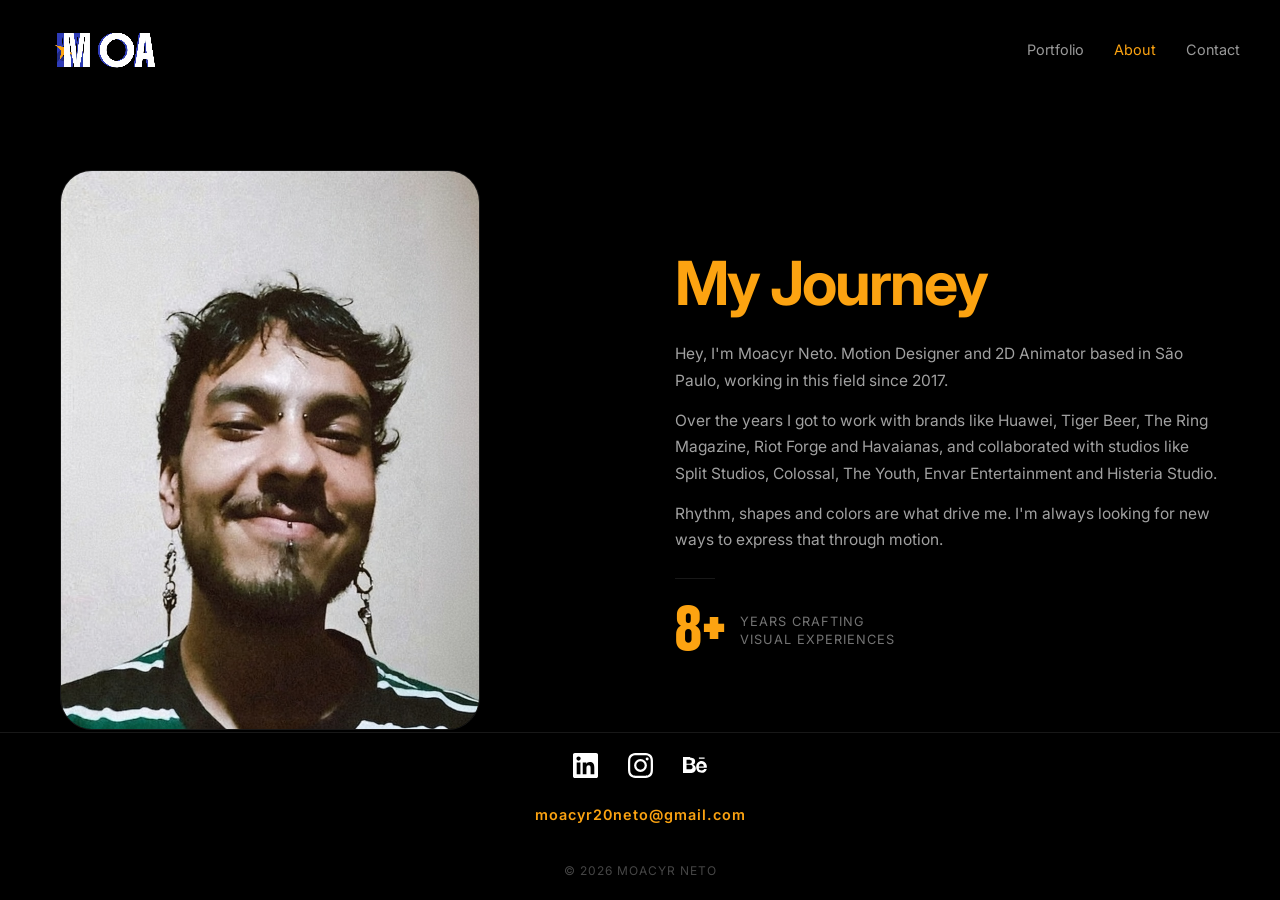
==== about.html @ 87db383d "update final" ====
<html lang="en">

<head>
  <meta charset="UTF-8">
  <meta name="viewport" content="width=device-width, initial-scale=1.0, maximum-scale=1.0, user-scalable=no">

  <!-- SEO Principal -->
  <title>About | Moacyr Neto</title>
  <link rel="icon" type="image/png" href="favicon.png">
  <meta name="description"
    content="Motion Designer & 2D Artist based in São Paulo, Brazil. Specialized in Motion Design, Clean Up and 2D Animation for studios and brands.">

  <link rel="preconnect" href="https://fonts.googleapis.com">
  <link rel="preconnect" href="https://fonts.gstatic.com" crossorigin>
  <link
    href="https://fonts.googleapis.com/css2?family=Inter:wght@300;400;600;900&family=Outfit:wght@300;400&family=Boldonse&display=swap"
    rel="stylesheet">
  <style>
    :root {
      --bg-color: #000000;
      --text-color: #E5E5E5;
      --accent-color: #FCA311;
      --secondary-color: #0a1020;
      --muted-color: #999999;
      --glass-bg: rgba(10, 16, 32, 0.4);
      --glass-border: rgba(229, 229, 229, 0.1);
      --transition: all 0.5s cubic-bezier(0.23, 1, 0.32, 1);
    }

    * {
      margin: 0;
      padding: 0;
      box-sizing: border-box;
      font-family: 'Inter', sans-serif;
    }

    body {
      background-color: var(--bg-color);
      color: var(--text-color);
      overflow: hidden;
      line-height: 1.6;
      height: 100vh;
    }

    html {
      overflow: hidden;
      height: 100vh;
    }

    @media (max-width: 768px) {

      html,
      body {
        overflow: auto;
        height: auto;
      }
    }

    .container {
      max-width: 1200px;
      margin: 0 auto;
      padding: 0 20px;
    }

    header {
      position: fixed;
      top: 0;
      width: 100%;
      padding: 0;
      z-index: 1000;
      background: transparent;
      border-bottom: none;
      transition: all 0.4s cubic-bezier(0.23, 1, 0.32, 1);
      min-height: 100px;
      display: flex;
      align-items: center;
    }

    header.nav-open {
      background: rgba(0, 0, 0, 0.95) !important;
      backdrop-filter: blur(20px);
    }

    nav {
      display: flex;
      justify-content: space-between;
      align-items: center;
    }

    .logo-video-wrap {
      display: flex;
      align-items: center;
      height: 100px;
    }

    .logo-text {
      display: flex;
      align-items: center;
      text-decoration: none;
      transition: var(--transition);
      cursor: pointer;
      color: white !important;
    }

    .logo-star {
      width: 120px;
      height: 120px;
    }

    .nav-links {
      display: flex;
      gap: 30px;
      list-style: none;
    }

    .nav-links a {
      text-decoration: none;
      color: var(--muted-color);
      font-weight: 400;
      font-size: 0.9rem;
      transition: var(--transition);
    }

    .nav-links a:hover,
    .nav-links a.active {
      color: var(--accent-color);
    }

    .section-tag {
      color: var(--accent-color);
      font-weight: 600;
      text-transform: uppercase;
      font-size: 0.8rem;
      letter-spacing: 2px;
      margin-bottom: 25px;
      display: block;
      position: relative;
    }

    .section-tag::after {
      content: '';
      position: absolute;
      bottom: -8px;
      left: 0;
      width: 30px;
      height: 1.5px;
      background: var(--accent-color);
    }

    .about {
      padding: 100px 0 100px;
      min-height: 100vh;
      display: flex;
      align-items: center;
    }

    .about-wrap {
      display: grid;
      grid-template-columns: 1fr 1fr;
      gap: 70px;
      align-items: center;
    }

    .about-image {
      border-radius: 32px;
      overflow: hidden;
      border: 1px solid var(--glass-border);
      box-shadow: 0 30px 60px rgba(0, 0, 0, 0.5);
      transition: var(--transition);
      aspect-ratio: 3 / 4;
      max-height: 560px;
    }

    .about-image:hover {
      transform: scale(1.02);
      border-color: rgba(252, 163, 17, 0.3);
    }

    .about-image img {
      display: block;
      width: 100%;
      height: 100%;
      object-fit: cover;
    }

    .about-text h2 {
      font-family: 'Boldonse', sans-serif !important;
      font-size: clamp(2.2rem, 5vw, 3.8rem);
      margin-bottom: 24px;
      line-height: 1.1;
      letter-spacing: -2px;
      color: #fff;
    }

    .about-text p {
      margin-bottom: 14px;
      opacity: 0.7;
      font-size: 0.97rem;
      line-height: 1.7;
    }

    .about-divider {
      width: 40px;
      height: 1.5px;
      background: var(--glass-border);
      margin: 24px 0;
    }

    .about-skills {
      display: flex;
      flex-wrap: wrap;
      gap: 10px;
      margin-top: 28px;
    }

    .skill-tag {
      font-size: 0.75rem;
      font-weight: 600;
      letter-spacing: 1.5px;
      text-transform: uppercase;
      padding: 7px 16px;
      border-radius: 100px;
      border: 1px solid var(--glass-border);
      color: var(--muted-color);
      background: rgba(255, 255, 255, 0.03);
      transition: var(--transition);
    }

    .skill-tag:hover {
      border-color: rgba(252, 163, 17, 0.5);
      color: var(--accent-color);
      background: rgba(252, 163, 17, 0.05);
    }

    .about-since {
      display: flex;
      align-items: center;
      gap: 14px;
      margin-top: 32px;
    }

    .about-since-number {
      font-family: 'Boldonse', sans-serif;
      font-size: 2.4rem;
      color: var(--accent-color);
      line-height: 1;
    }

    .about-since-label {
      font-size: 0.8rem;
      opacity: 0.5;
      letter-spacing: 1px;
      text-transform: uppercase;
      line-height: 1.4;
    }

    footer {
      position: fixed;
      bottom: 0;
      left: 0;
      right: 0;
      padding: 20px 0;
      text-align: center;
      border-top: 1px solid var(--glass-border);
      background: var(--bg-color);
      z-index: 10;
    }

    .social-links {
      display: flex;
      justify-content: center;
      gap: 20px;
      margin-bottom: 30px;
      flex-wrap: wrap;
    }

    .social-link {
      display: inline-flex;
      align-items: center;
      justify-content: center;
      text-decoration: none;
      transition: var(--transition);
      background: none !important;
      border: none !important;
      padding: 0 !important;
    }

    .social-link:hover {
      transform: translateY(-3px);
    }

    .social-link svg {
      width: 25px;
      height: 25px;
      fill: white;
      transition: fill 0.3s ease;
    }

    .social-link:hover svg {
      fill: var(--accent-color) !important;
    }

    .social-link svg {
      width: 18px;
      height: 18px;
      fill: currentColor;
    }



    .menu-toggle {
      display: none;
      background: none;
      border: none;
      color: white;
      font-size: 2.2rem;
      cursor: pointer;
      padding: 15px;
      z-index: 1100;
      transition: var(--transition);
      position: relative;
    }

    .mobile-menu-logo {
      display: none;
    }

    @media (max-width: 768px) {
      .about {
        height: auto;
        min-height: 100vh;
        margin-top: 0;
        padding-top: 80px;
        padding-bottom: 100px;
        display: flex;
        flex-direction: column;
        justify-content: center;
      }

      .about-wrap {
        gap: 20px;
      }

      .about-image {
        aspect-ratio: 4 / 5;
        max-height: 420px;
        border-radius: 20px;
        margin: 0 auto;
      }

      .about-image img {
        object-position: top center;
      }

      .about-text h2 {
        font-size: 2rem;
        margin-bottom: 10px;
      }

      .about-text p {
        font-size: 0.85rem;
        margin-bottom: 8px;
      }

      .about-since-number {
        font-size: 1.8rem;
      }

      .about-skills {
        gap: 8px;
        margin-top: 18px;
      }

      .skill-tag {
        font-size: 0.68rem;
        padding: 5px 12px;
      }

      .section-tag {
        margin-bottom: 10px;
      }

      footer {
        padding: 15px 0;
      }

      .social-links {
        margin-bottom: 15px;
      }
    }

    @media (max-width: 768px) {
      .menu-toggle {
        display: flex;
      }
    }

    .social-link svg {
      fill: white;
      transition: fill 0.3s ease;
    }

    .social-link:hover svg {
      fill: var(--accent-color) !important;
    }

    @media (max-width: 992px) {
      .about-wrap {
        grid-template-columns: 1fr;
        gap: 40px;
      }

      .about-image {
        height: 380px;
      }
    }

    @media (max-width: 768px) {
      header {
        background: transparent;
        backdrop-filter: none;
        border-bottom: none;
      }

      header.scrolled {
        background: rgba(0, 0, 0, 0.85) !important;
        backdrop-filter: blur(15px);
      }

      .menu-toggle {
        display: flex;
        position: absolute;
        right: 20px;
        top: 20px;
      }

      .nav-links {
        display: none;
        flex-direction: column;
        position: fixed;
        top: 0;
        left: 0;
        width: 100%;
        height: 100vh;
        background: rgba(0, 0, 0, 0.97);
        backdrop-filter: blur(25px);
        -webkit-backdrop-filter: blur(25px);
        justify-content: center;
        align-items: center;
        gap: 12px;
        z-index: 1050;
        padding: 0;
      }

      .nav-links.open {
        display: flex;
      }

      .nav-links li {
        text-align: center;
        opacity: 0;
        transform: translateY(20px);
        animation: menuItemIn .4s cubic-bezier(.23, 1, .32, 1) forwards;
        list-style: none;
      }

      .nav-links li:nth-child(1) { animation-delay: .1s; }
      .nav-links li:nth-child(2) { animation-delay: .2s; }
      .nav-links li:nth-child(3) { animation-delay: .3s; }

      .nav-links a {
        font-size: 2rem;
        font-weight: 600;
        color: var(--text-color);
        transition: color .2s ease;
        padding: 12px 24px;
        display: block;
      }

      .nav-links a:active,
      .nav-links a.nav-tapped {
        color: var(--accent-color);
      }

      .mobile-menu-logo {
        display: none;
        position: absolute;
        top: 12px;
        left: 20px;
        width: 100px;
        height: 100px;
        object-fit: contain;
        z-index: 1060;
      }

      @keyframes menuItemIn {
        to { opacity: 1; transform: translateY(0); }
      }
    }

    .reveal,
    .reveal-left,
    .reveal-right {
      opacity: 0;
      transform: translateY(30px);
      transition: all 0.8s cubic-bezier(0.23, 1, 0.32, 1);
    }

    .reveal-left {
      transform: translateX(-30px);
    }

    .reveal-right {
      transform: translateX(30px);
    }

    .active {
      opacity: 1;
      transform: translate(0, 0);
    }
  </style>
</head>

<body>
  <header>
    <div class="container" style="max-width: 100% !important; width: 100%; padding: 0 40px; margin: 0;">
      <nav style="display: flex; justify-content: space-between; align-items: center; width: 100%;">
        <div class="logo-video-wrap">
          <a href="index.html" class="logo-text">
            <video class="logo-star" autoplay loop muted playsinline
              style="pointer-events: none; width: 120px; height: 120px;">
              <source src="Logo_Animada_Versao_clara.webm" type="video/webm">
            </video>
          </a>
        </div>
        <button class="menu-toggle" id="menuToggleBtn" onclick="toggleMobileMenu()">☰</button>
        <ul class="nav-links">
          <li><a href="index.html#portfolio" onclick="handleMenuLink(event, 'index.html#portfolio')">Portfolio</a></li>
          <li><a href="about.html" class="active" onclick="handleMenuLink(event, 'about.html')">About</a></li>
          <li><a href="contact.html" onclick="handleMenuLink(event, 'contact.html')">Contact</a></li>
        </ul>
        <video class="mobile-menu-logo" autoplay loop muted playsinline style="pointer-events:none;"><source src="Logo_Animada_Versao_clara.webm" type="video/webm"></video>
      </nav>
    </div>
  </header>

  <section class="about">
    <div class="container">
      <div class="about-wrap">
        <div class="about-image reveal-left">
          <img src="foto-sobre.jpg" alt="Moacyr Neto">
        </div>
        <div class="about-text reveal-right">
          <h2 style="font-family: 'Inter', sans-serif !important; color: var(--accent-color);">My Journey</h2>
          <p>Hey, I'm Moacyr Neto. Motion Designer and 2D Animator based in São Paulo, working in this field since 2017.
          </p>
          <p>Over the years I got to work with brands like Huawei, Tiger Beer, The Ring Magazine, Riot Forge and
            Havaianas, and collaborated with studios like Split Studios, Colossal, The Youth, Envar Entertainment and
            Histeria Studio.</p>
          <p>Rhythm, shapes and colors are what drive me. I'm always looking for new ways to express that through
            motion.</p>

          <div class="about-divider"></div>

          <div class="about-since">
            <span class="about-since-number">8+</span>
            <span class="about-since-label">Years crafting<br>visual experiences</span>
          </div>


        </div>
      </div>
    </div>
  </section>

  <footer>
    <div class="container">
      <div class="social-links" style="justify-content: center; gap: 30px; margin-bottom: 25px; display: flex;">
        <a href="https://www.linkedin.com/in/moaneto/" target="_blank" rel="noopener" class="social-link"
          style="padding: 0; background: none; border: none;">
          <svg viewBox="0 0 24 24" style="width: 25px; height: 25px;">
            <path
              d="M20.447 20.452h-3.554v-5.569c0-1.328-.027-3.037-1.852-3.037-1.853 0-2.136 1.445-2.136 2.939v5.667H9.351V9h3.414v1.561h.046c.477-.9 1.637-1.85 3.37-1.85 3.601 0 4.267 2.37 4.267 5.455v6.286zM5.337 7.433a2.062 2.062 0 01-2.063-2.065 2.064 2.064 0 112.063 2.065zm1.782 13.019H3.555V9h3.564v11.452zM22.225 0H1.771C.792 0 0 .774 0 1.729v20.542C0 23.227.792 24 1.771 24h20.451C23.2 24 24 23.227 24 22.271V1.729C24 .774 23.2 0 22.222 0h.003z" />
          </svg>
        </a>
        <a href="https://www.instagram.com/moacyrneto_/" target="_blank" rel="noopener" class="social-link"
          style="padding: 0; background: none; border: none;">
          <svg viewBox="0 0 24 24" style="width: 25px; height: 25px;">
            <path
              d="M12 0C8.74 0 8.333.015 7.053.072 5.775.132 4.905.333 4.14.63c-.789.306-1.459.717-2.126 1.384S.935 3.35.63 4.14C.333 4.905.131 5.775.072 7.053.012 8.333 0 8.74 0 12s.015 3.667.072 4.947c.06 1.277.261 2.148.558 2.913.306.788.717 1.459 1.384 2.126.667.666 1.336 1.079 2.126 1.384.766.296 1.636.499 2.913.558C8.333 23.988 8.74 24 12 24s3.667-.015 4.947-.072c1.277-.06 2.148-.262 2.913-.558.788-.306 1.459-.718 2.126-1.384.666-.667 1.079-1.335 1.384-2.126.296-.765.499-1.636.558-2.913.06-1.28.072-1.687.072-4.947s-.015-3.667-.072-4.947c-.06-1.277-.262-2.149-.558-2.913-.306-.789-.718-1.459-1.384-2.126C21.319 1.347 20.651.935 19.86.63c-.765-.297-1.636-.499-2.913-.558C15.667.012 15.26 0 12 0zm0 2.16c3.203 0 3.585.016 4.85.071 1.17.055 1.805.249 2.227.415.562.217.96.477 1.382.896.419.42.679.819.896 1.381.164.422.36 1.057.413 2.227.057 1.266.07 1.646.07 4.85s-.015 3.585-.074 4.85c-.061 1.17-.256 1.805-.421 2.227-.224.562-.479.96-.899 1.382-.419.419-.824.679-1.38.896-.42.164-1.065.36-2.235.413-1.274.057-1.649.07-4.859.07-3.211 0-3.586-.015-4.859-.074-1.171-.061-1.816-.256-2.236-.421-.569-.224-.96-.479-1.379-.899-.421-.419-.69-.824-.9-1.38-.165-.42-.359-1.065-.42-2.235-.045-1.26-.061-1.649-.061-4.844 0-3.196.016-3.586.061-4.861.061-1.17.255-1.814.42-2.234.21-.57.479-.96.9-1.381.419-.419.81-.689 1.379-.898.42-.166 1.051-.361 2.221-.421 1.275-.045 1.65-.06 4.859-.06l.045.03zm0 3.678a6.162 6.162 0 100 12.324 6.162 6.162 0 000-12.324zM12 16c-2.21 0-4-1.79-4-4s1.79-4 4-4 4 1.79 4 4-1.79 4-4 4zm7.846-10.405a1.441 1.441 0 11-2.88 0 1.441 1.441 0 012.88 0z" />
          </svg>
        </a>
        <a href="https://www.behance.net/moaneto#" target="_blank" rel="noopener" class="social-link"
          style="padding: 0; background: none; border: none;">
          <svg viewBox="0 0 24 24" style="width: 25px; height: 25px;">
            <path
              d="M6.938 4.503c.702 0 1.34.06 1.92.188.577.13 1.07.33 1.485.609.41.28.733.65.96 1.12.225.47.34 1.05.34 1.73 0 .74-.17 1.36-.507 1.86-.338.5-.837.9-1.502 1.22.906.26 1.576.72 2.022 1.37.448.66.665 1.45.665 2.36 0 .75-.13 1.39-.41 1.93-.28.55-.67 1-1.16 1.35-.48.348-1.05.6-1.67.767-.63.165-1.27.25-1.95.25H0v-15.3h6.938v.547zM6.545 10.21c.55 0 1.004-.15 1.362-.45.36-.3.54-.75.54-1.35 0-.35-.06-.64-.18-.87-.12-.23-.29-.42-.5-.56-.21-.14-.46-.24-.74-.3-.28-.06-.58-.09-.9-.09H3.38v3.62h3.165zm.18 5.41c.35 0 .68-.04.98-.12.3-.08.56-.2.78-.37.22-.17.39-.4.52-.67.12-.28.18-.62.18-1.02 0-.82-.24-1.4-.73-1.74-.49-.34-1.12-.51-1.9-.51H3.38v4.43h3.345zM15.93 16.03c.45.48 1.1.72 1.95.72.61 0 1.14-.15 1.58-.45.44-.3.7-.6.78-.94h2.59c-.41 1.28-1.03 2.2-1.85 2.77-.83.57-1.83.85-3 .85-.82 0-1.56-.13-2.22-.4-.66-.27-1.22-.65-1.68-1.14-.46-.5-.82-1.09-1.06-1.78-.25-.69-.37-1.44-.37-2.25s.13-1.57.38-2.27c.25-.69.61-1.29 1.08-1.78.47-.49 1.03-.88 1.68-1.15.65-.28 1.37-.42 2.15-.42.9 0 1.67.18 2.31.53.64.35 1.16.82 1.56 1.41.41.59.7 1.27.89 2.04.19.77.25 1.57.17 2.42h-7.72c-.02.9.24 1.65.69 2.14zm3.39-5.17c-.35-.42-.89-.63-1.61-.63-.48 0-.88.09-1.2.26-.32.17-.58.39-.77.65-.19.26-.33.55-.42.87-.09.31-.15.6-.18.87h4.87c-.12-.84-.42-1.6-.69-2.02zM15.27 4.2h5.46v1.42h-5.46V4.2z" />
          </svg>
        </a>
      </div>
      <a href="mailto:moacyr20neto@gmail.com" class="footer-email"
        style="color: var(--accent-color); text-decoration: none; opacity: 1; transition: var(--transition); letter-spacing: 1px; font-size: 0.9rem; display: block; text-align: center; font-weight: 600;">
        moacyr20neto@gmail.com
      </a>
      <p style="margin-top: 35px; font-size: 0.75rem; opacity: 0.3; letter-spacing: 1px; text-align: center;">© <span
          id="currentYear"></span> MOACYR NETO</p>
    </div>
  </footer>

  <script>
    document.getElementById('currentYear').textContent = new Date().getFullYear();



    function toggleMobileMenu() {
      if (window.innerWidth > 768) return;
      const header = document.querySelector('header');
      const nav = document.querySelector('.nav-links');
      const btn = document.getElementById('menuToggleBtn');
      const logo = document.querySelector('.mobile-menu-logo');
      if (!nav) return;
      const isOpen = nav.classList.toggle('open');
      header.classList.toggle('nav-open', isOpen);
      btn.textContent = isOpen ? '✕' : '☰';
      if(logo) logo.style.display = isOpen ? 'block' : 'none';
      document.body.style.overflow = isOpen ? 'hidden' : '';
    }

    function closeMenu() {
      const header = document.querySelector('header');
      const nav = document.querySelector('.nav-links');
      const btn = document.getElementById('menuToggleBtn');
      const logo = document.querySelector('.mobile-menu-logo');
      if (!nav) return;
      nav.classList.remove('open');
      header.classList.remove('nav-open');
      btn.textContent = '☰';
      if(logo) logo.style.display = 'none';
      document.body.style.overflow = '';
    }

    function handleMenuLink(e, href) {
      if (window.innerWidth > 768) return;
      e.preventDefault();
      const link = e.currentTarget;
      link.classList.add('nav-tapped');
      setTimeout(() => {
        closeMenu();
        window.location.href = href;
      }, 250);
    }

    // Final observer for reveal effects on about page
    const revealObs = new IntersectionObserver(entries => {
      entries.forEach(e => { if (e.isIntersecting) e.target.classList.add('active'); });
    }, { threshold: 0.1 });
    document.querySelectorAll('.reveal, .reveal-left, .reveal-right').forEach(el => revealObs.observe(el));

  </script>
</body>

</html>
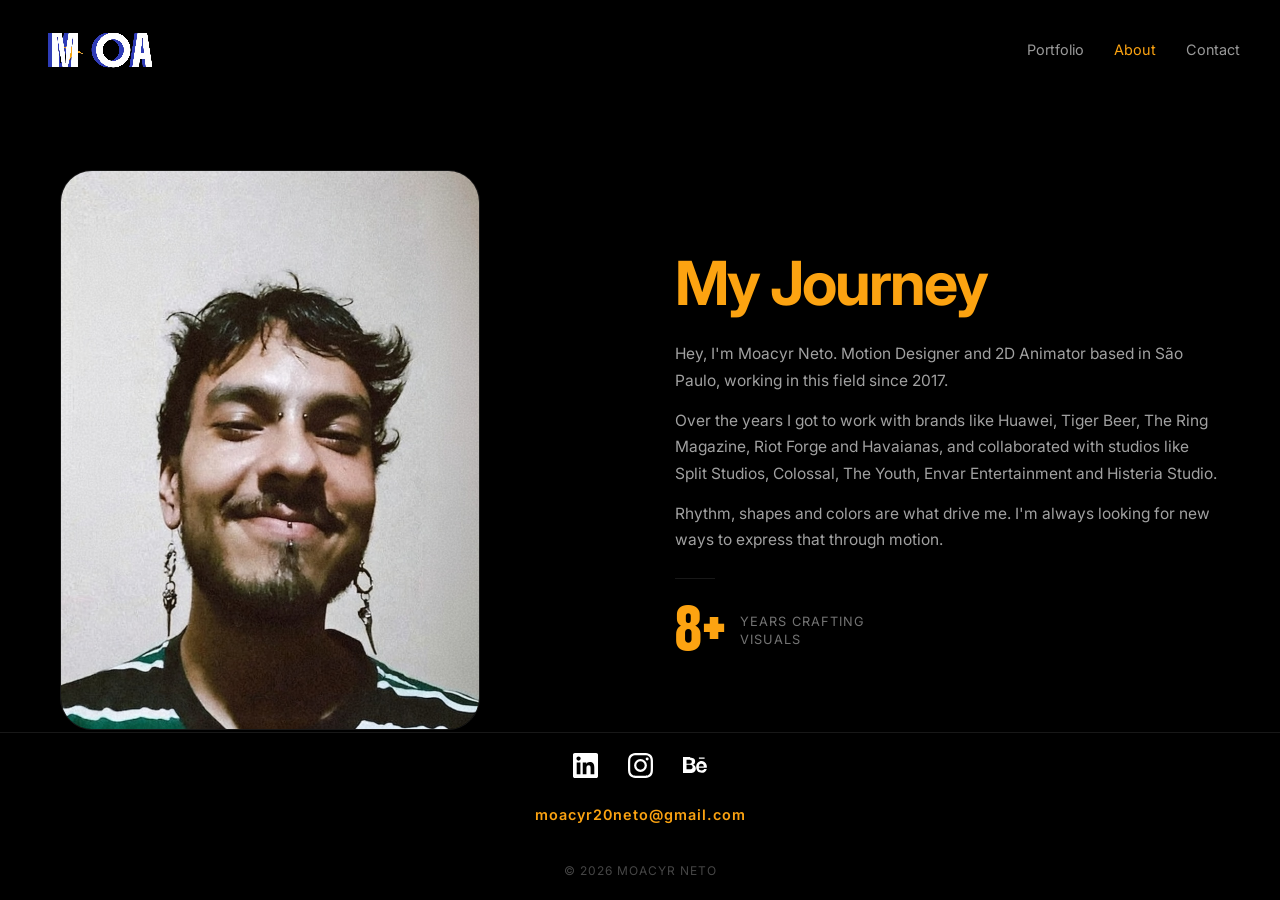
==== commit 371b0cb4: "Update label text in about.html" ====
--- a/about.html
+++ b/about.html
@@ -564,7 +564,7 @@
 
           <div class="about-since">
             <span class="about-since-number">8+</span>
-            <span class="about-since-label">Years crafting<br>visual experiences</span>
+            <span class="about-since-label">Years crafting<br>visuals</span>
           </div>
 
 
@@ -659,4 +659,4 @@
   </script>
 </body>
 
-</html>+</html>
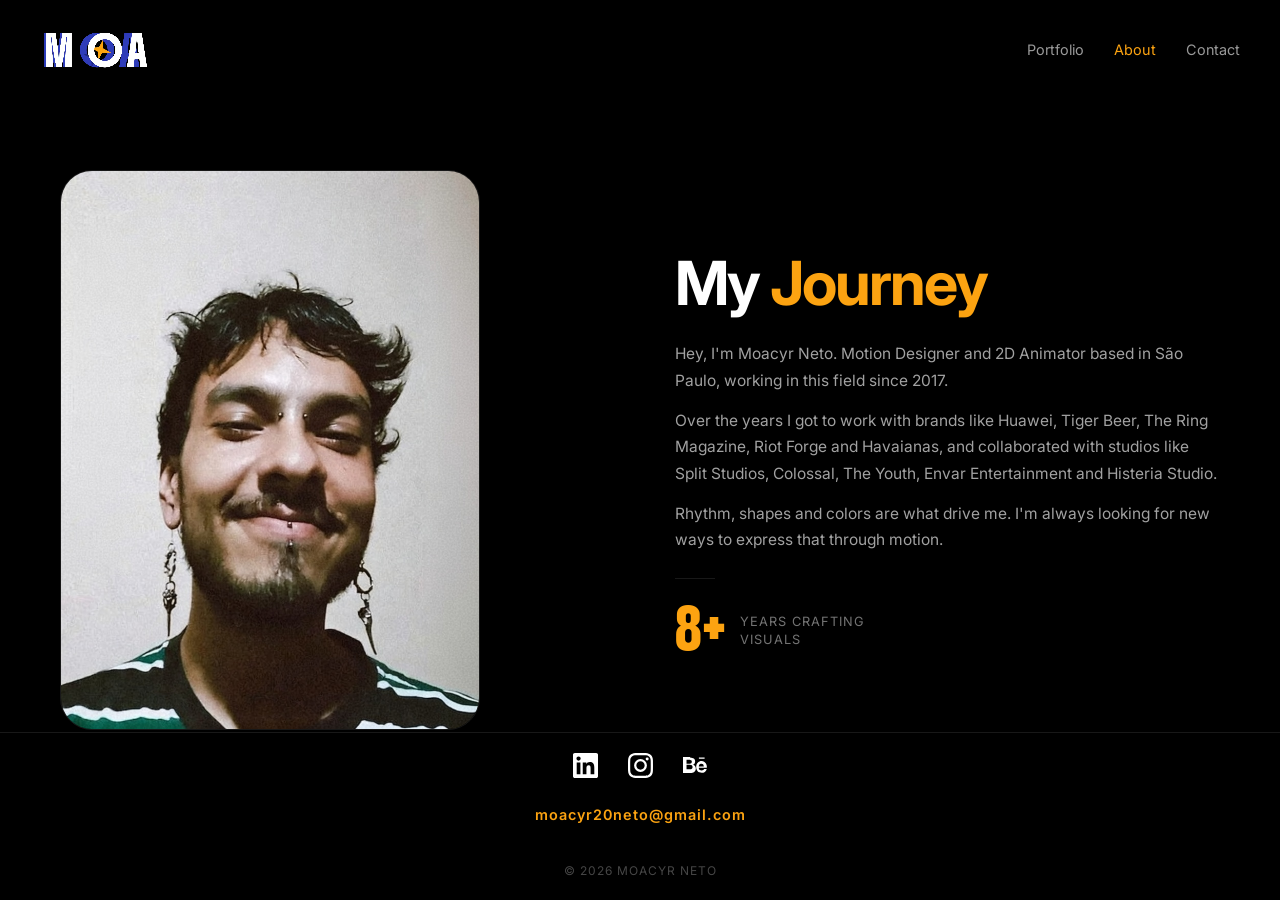
==== commit fde9b04b: "Update about.html" ====
--- a/about.html
+++ b/about.html
@@ -551,7 +551,10 @@
           <img src="foto-sobre.jpg" alt="Moacyr Neto">
         </div>
         <div class="about-text reveal-right">
-          <h2 style="font-family: 'Inter', sans-serif !important; color: var(--accent-color);">My Journey</h2>
+          <h2 style="font-family: 'Inter', sans-serif !important; color: var(--accent-color);">
+  <span style="color: white;">My</span> Journey
+</h2>
+
           <p>Hey, I'm Moacyr Neto. Motion Designer and 2D Animator based in São Paulo, working in this field since 2017.
           </p>
           <p>Over the years I got to work with brands like Huawei, Tiger Beer, The Ring Magazine, Riot Forge and
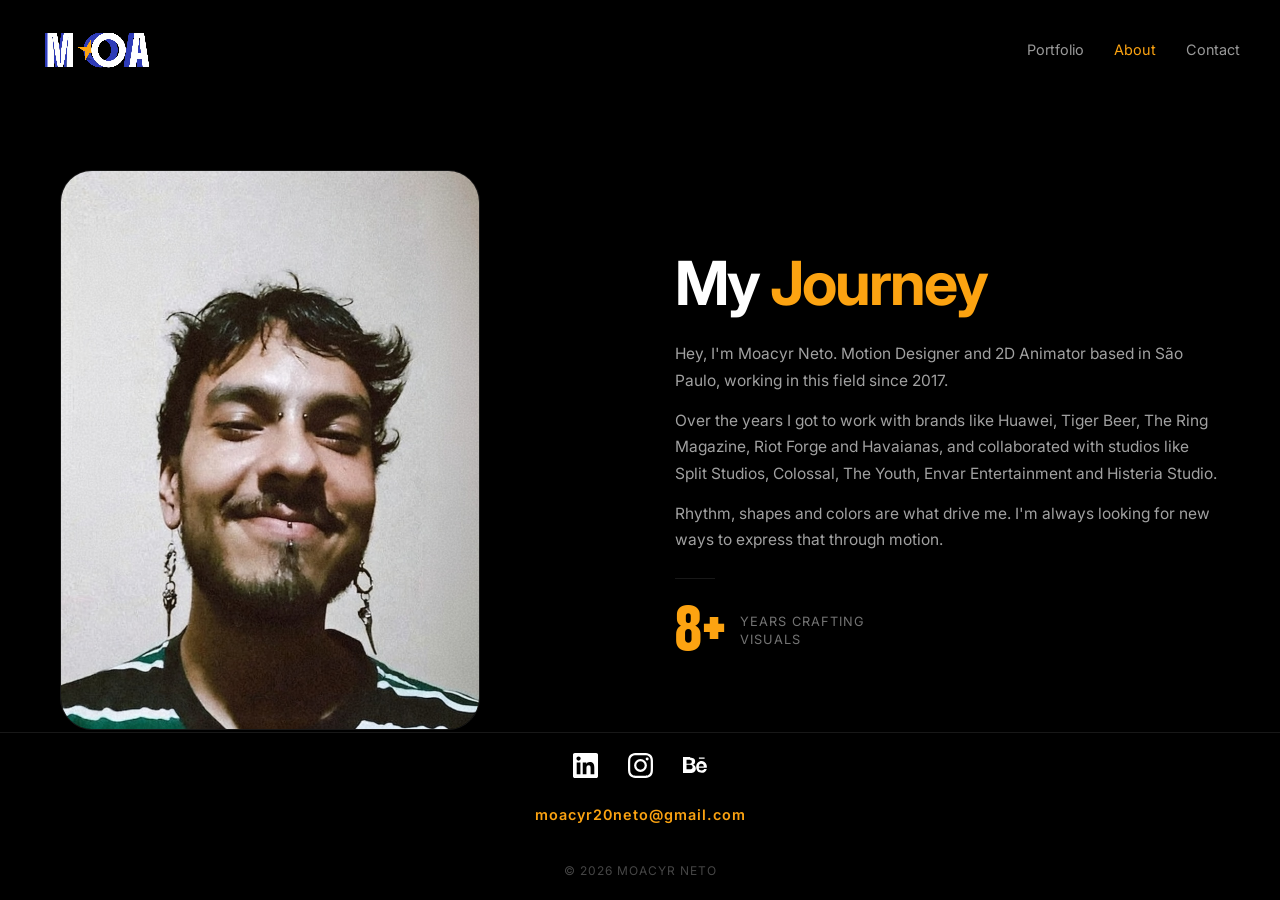
==== commit 1249bae8: "Update about.html" ====
--- a/about.html
+++ b/about.html
@@ -551,9 +551,10 @@
           <img src="foto-sobre.jpg" alt="Moacyr Neto">
         </div>
         <div class="about-text reveal-right">
-          <h2 style="font-family: 'Inter', sans-serif !important; color: var(--accent-color);">
-  <span style="color: white;">My</span> Journey
+          <h2 style="font-family: 'Inter', sans-serif !important; color: white;">
+  My <span style="color: var(--accent-color);">Journey</span>
 </h2>
+
 
           <p>Hey, I'm Moacyr Neto. Motion Designer and 2D Animator based in São Paulo, working in this field since 2017.
           </p>
